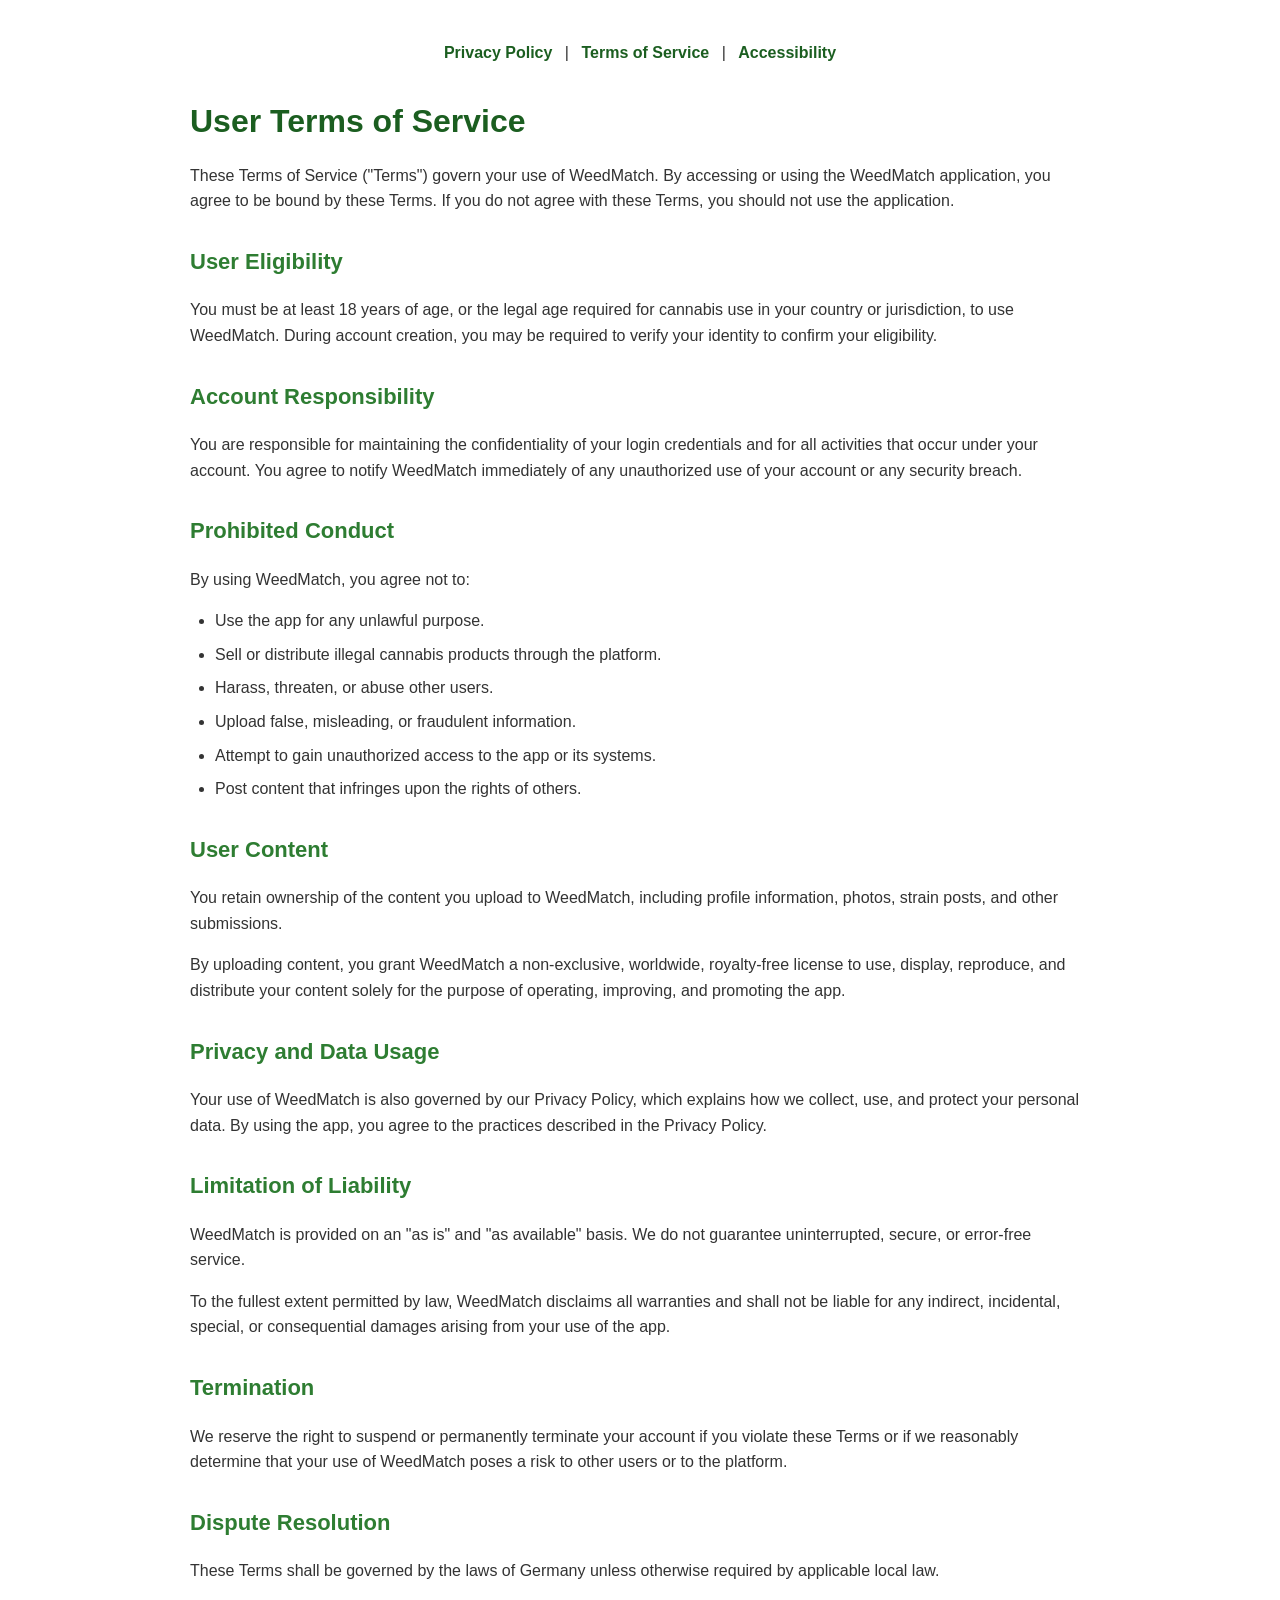
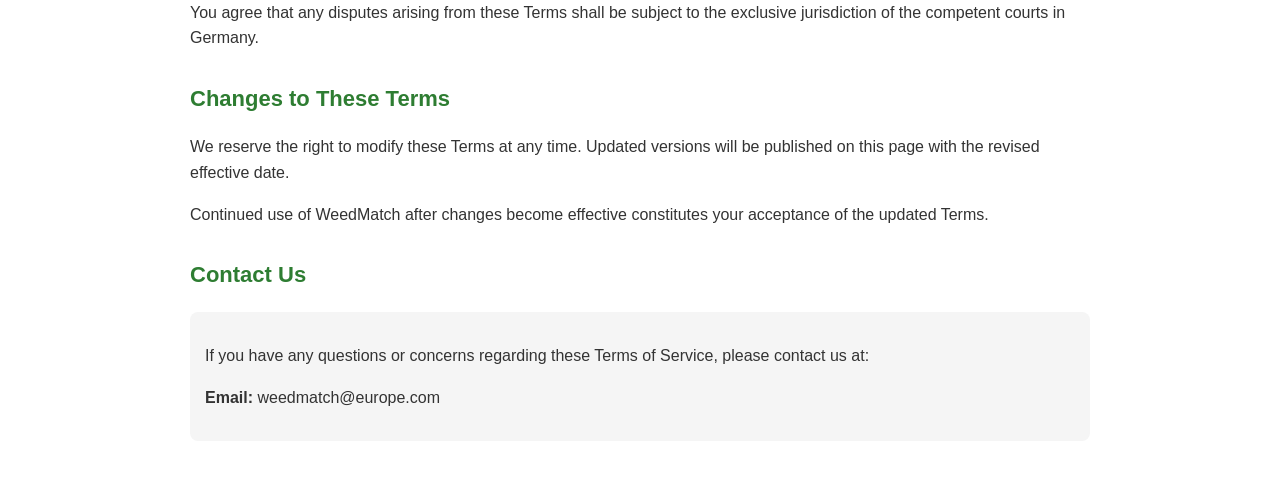
==== terms.html @ 6d9de323 "Add navigation bar to terms.html Added navigation links for Privacy Policy, Terms of Service, and Ac" ====
<!DOCTYPE html>
<html lang="en">
<head>
    <meta charset="UTF-8">
    <meta name="viewport" content="width=device-width, initial-scale=1.0">
    <title>Terms of Service - WeedMatch</title>

    <style>
        body {
            font-family: Arial, Helvetica, sans-serif;
            line-height: 1.6;
            color: #333;
            max-width: 900px;
            margin: 40px auto;
            padding: 0 20px;
            background-color: #ffffff;
        }

        h1 {
            color: #1b5e20;
            font-size: 32px;
            margin-bottom: 10px;
        }

        h2 {
            color: #2e7d32;
            font-size: 22px;
            margin-top: 30px;
        }

        p {
            margin-bottom: 15px;
        }

        ul {
            padding-left: 25px;
            margin-bottom: 20px;
        }

        li {
            margin-bottom: 8px;
        }

        .contact {
            background: #f5f5f5;
            padding: 15px;
            border-radius: 8px;
            margin-top: 20px;
        }
        
        nav {
    margin-bottom: 30px;
    text-align: center;
}

nav a {
    color: #1b5e20;
    text-decoration: none;
    font-weight: bold;
    margin: 0 8px;
}

nav a:hover {
    text-decoration: underline;
}
        
    </style>
</head>

<body>

    <nav>
    <a href="index.html">Privacy Policy</a> |
    <a href="terms.html">Terms of Service</a> |
    <a href="accessibility.html">Accessibility</a>
</nav>
    
    <h1>User Terms of Service</h1>

    <p>
        These Terms of Service ("Terms") govern your use of WeedMatch.
        By accessing or using the WeedMatch application, you agree to be bound
        by these Terms. If you do not agree with these Terms, you should not
        use the application.
    </p>

    <h2>User Eligibility</h2>

    <p>
        You must be at least 18 years of age, or the legal age required for
        cannabis use in your country or jurisdiction, to use WeedMatch.
        During account creation, you may be required to verify your identity
        to confirm your eligibility.
    </p>

    <h2>Account Responsibility</h2>

    <p>
        You are responsible for maintaining the confidentiality of your login
        credentials and for all activities that occur under your account.
        You agree to notify WeedMatch immediately of any unauthorized use of
        your account or any security breach.
    </p>

    <h2>Prohibited Conduct</h2>

    <p>By using WeedMatch, you agree not to:</p>

    <ul>
        <li>Use the app for any unlawful purpose.</li>
        <li>Sell or distribute illegal cannabis products through the platform.</li>
        <li>Harass, threaten, or abuse other users.</li>
        <li>Upload false, misleading, or fraudulent information.</li>
        <li>Attempt to gain unauthorized access to the app or its systems.</li>
        <li>Post content that infringes upon the rights of others.</li>
    </ul>

    <h2>User Content</h2>

    <p>
        You retain ownership of the content you upload to WeedMatch,
        including profile information, photos, strain posts, and other
        submissions.
    </p>

    <p>
        By uploading content, you grant WeedMatch a non-exclusive,
        worldwide, royalty-free license to use, display, reproduce,
        and distribute your content solely for the purpose of operating,
        improving, and promoting the app.
    </p>

    <h2>Privacy and Data Usage</h2>

    <p>
        Your use of WeedMatch is also governed by our Privacy Policy,
        which explains how we collect, use, and protect your personal data.
        By using the app, you agree to the practices described in the
        Privacy Policy.
    </p>

    <h2>Limitation of Liability</h2>

    <p>
        WeedMatch is provided on an "as is" and "as available" basis.
        We do not guarantee uninterrupted, secure, or error-free service.
    </p>

    <p>
        To the fullest extent permitted by law, WeedMatch disclaims all
        warranties and shall not be liable for any indirect, incidental,
        special, or consequential damages arising from your use of the app.
    </p>

    <h2>Termination</h2>

    <p>
        We reserve the right to suspend or permanently terminate your
        account if you violate these Terms or if we reasonably determine
        that your use of WeedMatch poses a risk to other users or to
        the platform.
    </p>

    <h2>Dispute Resolution</h2>

    <p>
        These Terms shall be governed by the laws of Germany unless
        otherwise required by applicable local law.
    </p>

    <p>
        You agree that any disputes arising from these Terms shall be
        subject to the exclusive jurisdiction of the competent courts
        in Germany.
    </p>

    <h2>Changes to These Terms</h2>

    <p>
        We reserve the right to modify these Terms at any time.
        Updated versions will be published on this page with the
        revised effective date.
    </p>

    <p>
        Continued use of WeedMatch after changes become effective
        constitutes your acceptance of the updated Terms.
    </p>

    <h2>Contact Us</h2>

    <div class="contact">
        <p>
            If you have any questions or concerns regarding these
            Terms of Service, please contact us at:
        </p>

        <p>
            <strong>Email:</strong> weedmatch@europe.com
        </p>
    </div>

</body>
</html>
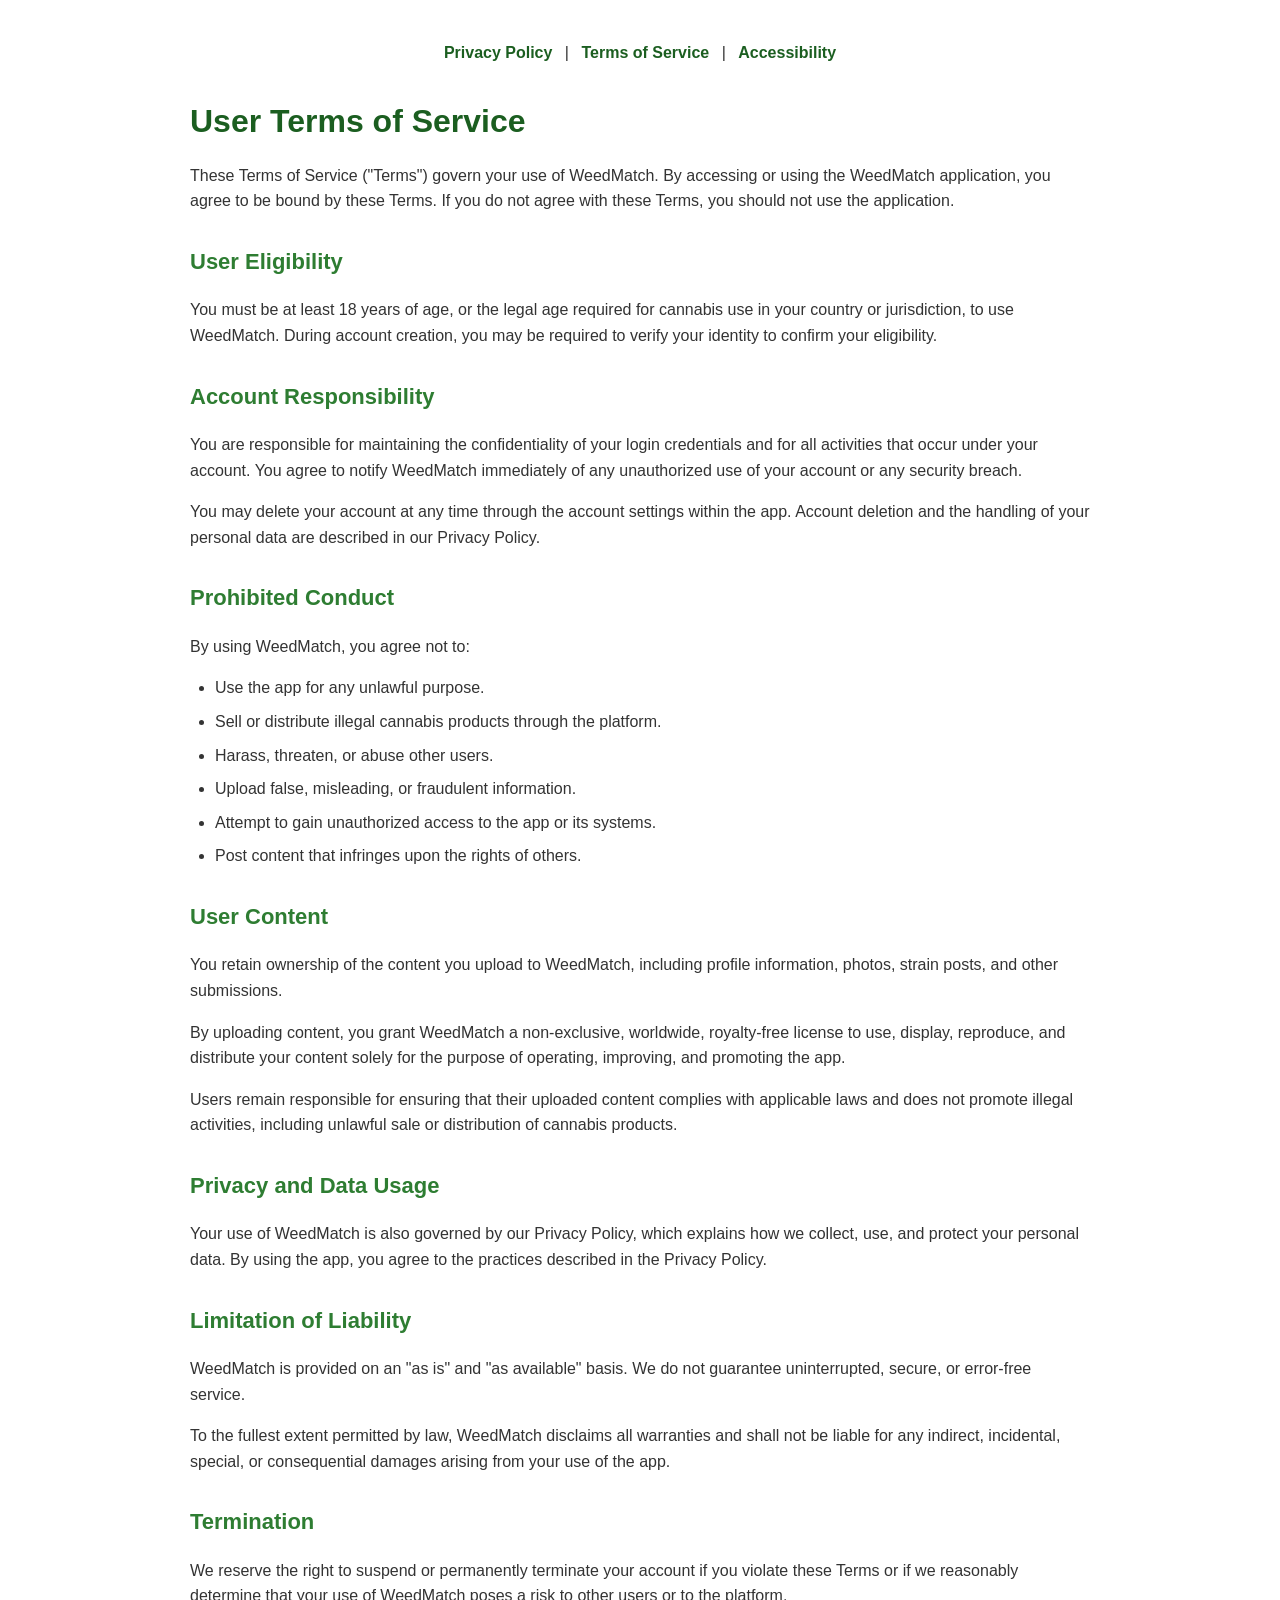
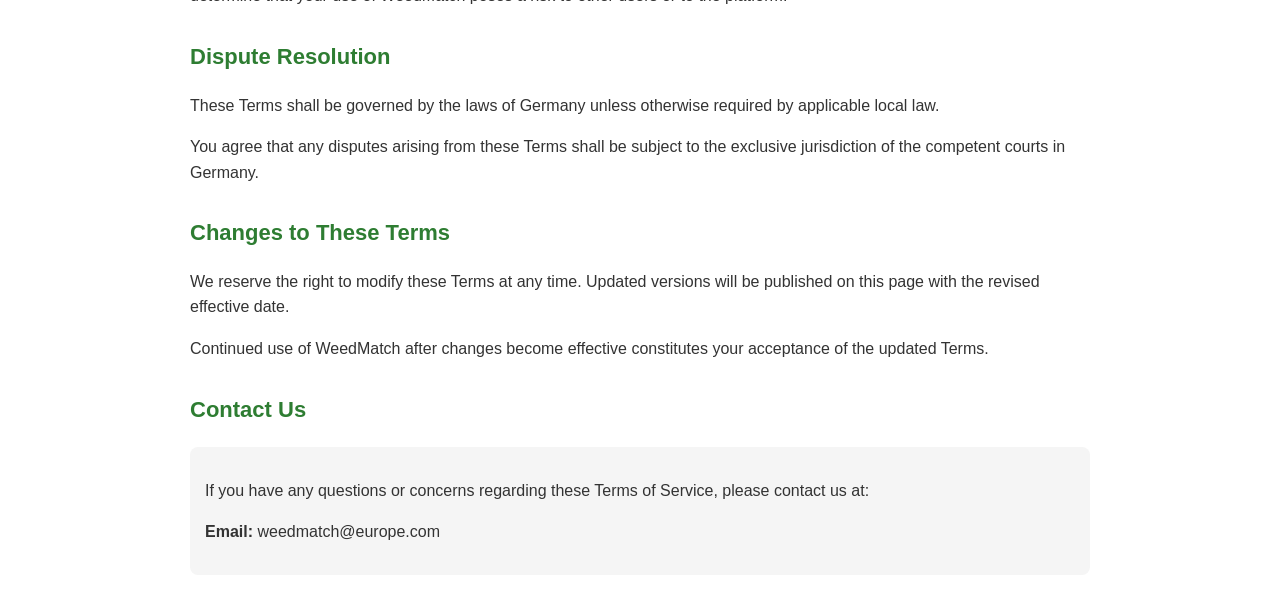
==== commit 846f29ad: "Terms of Service Added information about account deletion and user responsibility for content compli" ====
--- a/terms.html
+++ b/terms.html
@@ -102,6 +102,14 @@
         your account or any security breach.
     </p>
 
+    <p>
+
+    You may delete your account at any time through the account settings within the app.
+
+    Account deletion and the handling of your personal data are described in our Privacy Policy.
+
+</p>
+
     <h2>Prohibited Conduct</h2>
 
     <p>By using WeedMatch, you agree not to:</p>
@@ -130,6 +138,12 @@
         improving, and promoting the app.
     </p>
 
+    <p>
+    Users remain responsible for ensuring that their uploaded content complies with
+    applicable laws and does not promote illegal activities, including unlawful
+    sale or distribution of cannabis products.
+</p>
+    
     <h2>Privacy and Data Usage</h2>
 
     <p>
